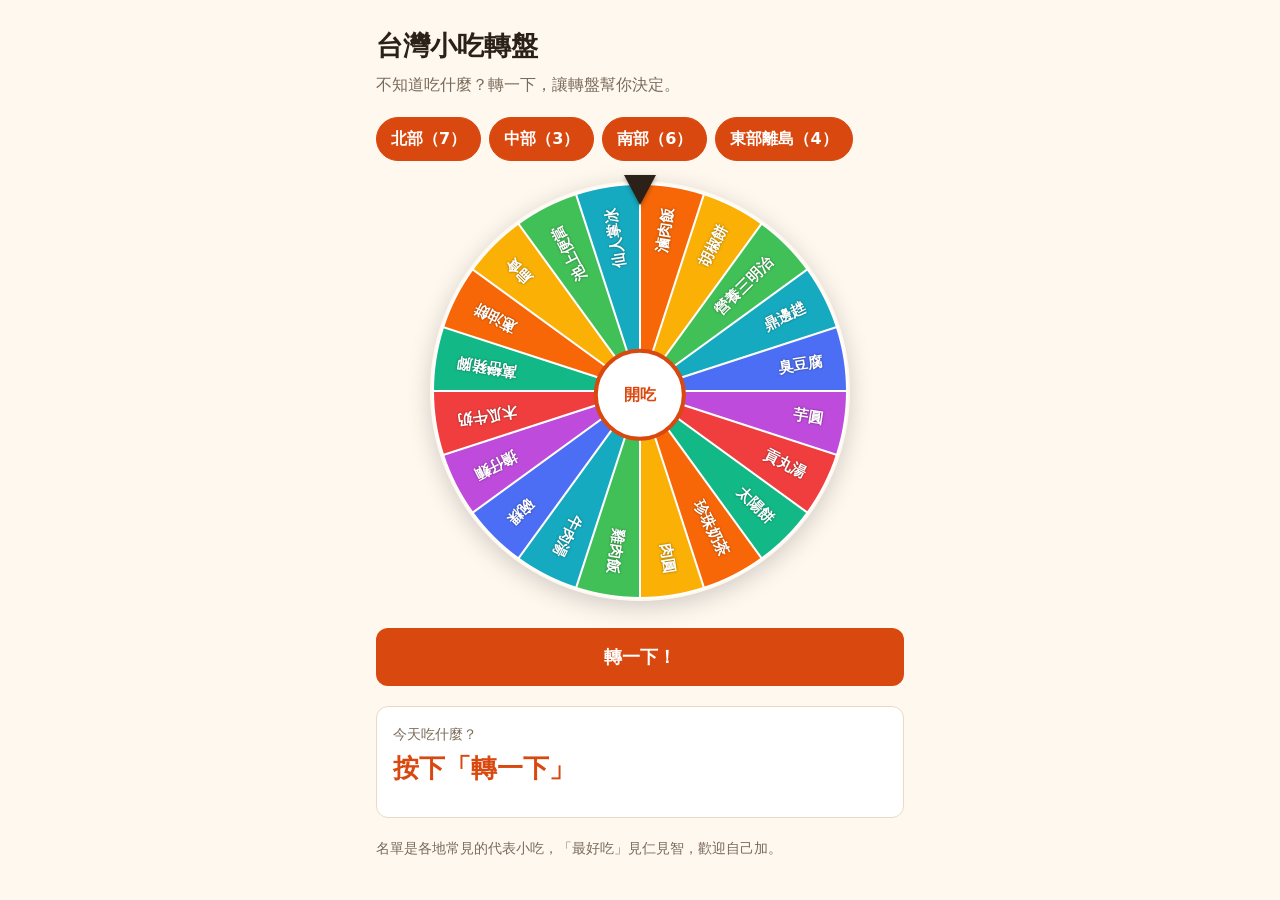
==== food-wheel/index.html @ 88600f1b "新增台灣小吃轉盤頁面 Co-Authored-By: Claude Opus 5.5 <noreply@anthropic.com> Claude-Session: https://claude.ai" ====
<!doctype html>
<html lang="zh-Hant-TW">
<head>
  <meta charset="utf-8">
  <meta name="viewport" content="width=device-width, initial-scale=1">
  <title>台灣小吃轉盤</title>
  <style>
    :root {
      --bg: #fff8ef;
      --card: #ffffff;
      --text: #2b2118;
      --muted: #7a6a5a;
      --border: #ead9c4;
      --accent: #d9480f;
      --accent-dark: #a8380b;
      --chip-on-text: #ffffff;
      --wheel-line: #ffffff;
    }
    @media (prefers-color-scheme: dark) {
      :root:not([data-theme="light"]) {
        --bg: #1d1712;
        --card: #2a221b;
        --text: #f5ece2;
        --muted: #bba995;
        --border: #4a3d31;
        --accent: #ff7a3d;
        --accent-dark: #ff9a66;
        --chip-on-text: #1d1712;
        --wheel-line: #2a221b;
      }
    }
    :root[data-theme="dark"] {
      --bg: #1d1712;
      --card: #2a221b;
      --text: #f5ece2;
      --muted: #bba995;
      --border: #4a3d31;
      --accent: #ff7a3d;
      --accent-dark: #ff9a66;
      --chip-on-text: #1d1712;
      --wheel-line: #2a221b;
    }

    * { box-sizing: border-box; }
    body {
      margin: 0;
      background: var(--bg);
      color: var(--text);
      font-family: system-ui, -apple-system, "PingFang TC", "Microsoft JhengHei", "Noto Sans TC", sans-serif;
      line-height: 1.6;
    }
    main {
      max-width: 560px;
      margin: 0 auto;
      padding: 24px 16px 40px;
      display: grid;
      gap: 20px;
    }
    header h1 { margin: 0; font-size: 1.7rem; }
    header p { margin: 4px 0 0; color: var(--muted); }

    .chips { display: flex; flex-wrap: wrap; gap: 8px; }
    .chip {
      font: inherit;
      padding: 8px 14px;
      border-radius: 999px;
      border: 1px solid var(--border);
      background: var(--card);
      color: var(--text);
      cursor: pointer;
    }
    .chip[aria-pressed="true"] { background: var(--accent); border-color: var(--accent); color: var(--chip-on-text); font-weight: 600; }
    .chip:focus-visible, .spin:focus-visible { outline: 3px solid var(--accent-dark); outline-offset: 2px; }

    .wheel-wrap {
      position: relative;
      width: min(100%, 420px);
      aspect-ratio: 1;
      margin: 0 auto;
    }
    .wheel-wrap canvas {
      width: 100%;
      height: 100%;
      border-radius: 50%;
      box-shadow: 0 6px 24px rgba(0, 0, 0, 0.18);
      will-change: transform;
    }
    /* 上方指針 */
    .pointer {
      position: absolute;
      top: -6px;
      left: 50%;
      transform: translateX(-50%);
      width: 0;
      height: 0;
      border-left: 16px solid transparent;
      border-right: 16px solid transparent;
      border-top: 30px solid var(--text);
      filter: drop-shadow(0 2px 2px rgba(0, 0, 0, 0.3));
      z-index: 1;
    }
    .hub {
      position: absolute;
      inset: 50% auto auto 50%;
      width: 22%;
      aspect-ratio: 1;
      transform: translate(-50%, -50%);
      border-radius: 50%;
      background: var(--card);
      border: 4px solid var(--accent);
      display: grid;
      place-items: center;
      font-weight: 700;
      font-size: clamp(0.8rem, 3.5vw, 1rem);
      color: var(--accent);
    }

    .spin {
      font: inherit;
      font-size: 1.15rem;
      font-weight: 700;
      width: 100%;
      padding: 14px;
      border: 0;
      border-radius: 12px;
      background: var(--accent);
      color: var(--chip-on-text);
      cursor: pointer;
    }
    .spin:disabled { opacity: 0.6; cursor: wait; }

    .result {
      background: var(--card);
      border: 1px solid var(--border);
      border-radius: 12px;
      padding: 16px;
      min-height: 112px;
    }
    .result .label { margin: 0; color: var(--muted); font-size: 0.9rem; }
    .result h2 { margin: 2px 0 4px; font-size: 1.6rem; color: var(--accent); }
    .result .place { margin: 0 0 6px; font-weight: 600; }
    .result .desc { margin: 0; }

    .history h3 { margin: 0 0 6px; font-size: 1rem; }
    .history ol { margin: 0; padding-left: 1.4em; color: var(--muted); }
    .note { color: var(--muted); font-size: 0.85rem; margin: 0; }
  </style>
</head>
<body>
  <main>
    <header>
      <h1>台灣小吃轉盤</h1>
      <p>不知道吃什麼？轉一下，讓轉盤幫你決定。</p>
    </header>

    <section aria-label="選擇地區">
      <div class="chips" id="region-chips"></div>
    </section>

    <div class="wheel-wrap">
      <div class="pointer" aria-hidden="true"></div>
      <canvas id="wheel" width="840" height="840" role="img" aria-label="小吃轉盤"></canvas>
      <div class="hub" aria-hidden="true">開吃</div>
    </div>

    <button class="spin" id="spin-button" type="button">轉一下！</button>

    <section class="result" id="result" aria-live="polite">
      <p class="label">今天吃什麼？</p>
      <h2>按下「轉一下」</h2>
    </section>

    <section class="history" id="history" hidden>
      <h3>最近轉到</h3>
      <ol id="history-list"></ol>
    </section>

    <p class="note">名單是各地常見的代表小吃，「最好吃」見仁見智，歡迎自己加。</p>
  </main>

  <script>
    (function () {
      "use strict";

      // 小吃名單：名稱、代表地區、所屬區域、簡短介紹。
      var FOODS = [
        { name: "滷肉飯", place: "台北", region: "北部", desc: "肥瘦相間的滷肉丁淋上白飯，鹹香下飯。" },
        { name: "胡椒餅", place: "台北", region: "北部", desc: "貼在炭爐壁上烤，酥皮裡是胡椒肉餡和大把青蔥。" },
        { name: "營養三明治", place: "基隆", region: "北部", desc: "炸得酥脆的麵包夾滷蛋、火腿、小黃瓜和美乃滋。" },
        { name: "鼎邊趖", place: "基隆", region: "北部", desc: "米漿沿著鍋邊燙成米片，配上料多的羹湯。" },
        { name: "臭豆腐", place: "新北深坑", region: "北部", desc: "外酥內嫩，配泡菜或做成麻辣口味都好吃。" },
        { name: "芋圓", place: "新北九份", region: "北部", desc: "Q 彈的芋圓、地瓜圓，冷熱甜湯都適合。" },
        { name: "貢丸湯", place: "新竹", region: "北部", desc: "豬肉打成的貢丸咬下去有彈性，湯頭清爽。" },
        { name: "太陽餅", place: "台中", region: "中部", desc: "層層酥皮包著麥芽糖餡，配茶剛剛好。" },
        { name: "珍珠奶茶", place: "台中", region: "中部", desc: "奶茶加上 Q 彈粉圓，台灣代表飲品。" },
        { name: "肉圓", place: "彰化", region: "中部", desc: "透明 Q 皮包著豬肉與筍丁，淋上甜辣醬。" },
        { name: "雞肉飯", place: "嘉義", region: "南部", desc: "火雞肉絲鋪在白飯上，淋雞油與醬汁，再加紅蔥酥。" },
        { name: "牛肉湯", place: "台南", region: "南部", desc: "生牛肉片用熱湯一沖就熟，鮮甜的台南早餐。" },
        { name: "碗粿", place: "台南", region: "南部", desc: "米漿蒸成的碗粿配肉燥、蛋黃，淋上醬汁。" },
        { name: "擔仔麵", place: "台南", region: "南部", desc: "小碗油麵加肉燥、蝦仁，份量小剛好解饞。" },
        { name: "木瓜牛奶", place: "高雄", region: "南部", desc: "新鮮木瓜和牛奶打成，香濃順口。" },
        { name: "萬巒豬腳", place: "屏東", region: "南部", desc: "滷得軟 Q 的豬腳切片，沾蒜蓉醬吃。" },
        { name: "蔥油餅", place: "宜蘭三星", region: "東部離島", desc: "用三星蔥做的蔥油餅，可以加蛋，蔥香很足。" },
        { name: "扁食", place: "花蓮", region: "東部離島", desc: "皮薄餡多的餛飩，湯清味鮮。" },
        { name: "池上便當", place: "台東", region: "東部離島", desc: "池上米飯配排骨與小菜，一盒吃飽。" },
        { name: "仙人掌冰", place: "澎湖", region: "東部離島", desc: "仙人掌果做成的紫紅色冰品，酸甜消暑。" }
      ];
      var REGIONS = ["北部", "中部", "南部", "東部離島"];
      var COLORS = ["#f76707", "#fab005", "#40c057", "#15aabf", "#4c6ef5", "#be4bdb", "#f03e3e", "#12b886"];
      var TAU = Math.PI * 2;

      var canvas = document.getElementById("wheel");
      var ctx = canvas.getContext("2d");
      var spinButton = document.getElementById("spin-button");
      var result = document.getElementById("result");
      var chipsBox = document.getElementById("region-chips");
      var historyBox = document.getElementById("history");
      var historyList = document.getElementById("history-list");

      var selected = REGIONS.slice();
      var items = FOODS.slice();
      var rotation = 0;    // 目前轉盤角度（弧度，順時針為正）
      var spinning = false;
      var history = [];
      var reduceMotion = window.matchMedia && window.matchMedia("(prefers-reduced-motion: reduce)").matches;

      function lineColor() {
        return getComputedStyle(document.documentElement).getPropertyValue("--wheel-line").trim() || "#fff";
      }

      // 畫轉盤：第 0 格從正上方開始，順時針排列。
      function drawWheel() {
        var size = canvas.width, c = size / 2, r = c - 6;
        var arc = TAU / items.length;
        var fontSize = items.length > 14 ? 30 : items.length > 8 ? 36 : 44;
        ctx.clearRect(0, 0, size, size);
        items.forEach(function (item, i) {
          var start = -Math.PI / 2 + i * arc;
          ctx.beginPath();
          ctx.moveTo(c, c);
          ctx.arc(c, c, r, start, start + arc);
          ctx.closePath();
          var color = COLORS[i % COLORS.length];
          // 格數為奇數時，最後一格避免與第一格同色
          if (i === items.length - 1 && i % COLORS.length === 0 && i > 0) color = COLORS[3];
          ctx.fillStyle = color;
          ctx.fill();
          ctx.lineWidth = 4;
          ctx.strokeStyle = lineColor();
          ctx.stroke();

          ctx.save();
          ctx.translate(c, c);
          ctx.rotate(start + arc / 2);
          ctx.textAlign = "right";
          ctx.textBaseline = "middle";
          ctx.fillStyle = "#ffffff";
          ctx.shadowColor = "rgba(0,0,0,0.45)";
          ctx.shadowBlur = 4;
          ctx.font = "700 " + fontSize + "px system-ui, 'PingFang TC', 'Microsoft JhengHei', 'Noto Sans TC', sans-serif";
          ctx.fillText(item.name, r - 44, 0);   // 離外圈留空間，避免被上方指針蓋住
          ctx.restore();
        });
      }

      function setRotation(rad) {
        rotation = rad;
        canvas.style.transform = "rotate(" + rad + "rad)";
      }

      // 指針在正上方：轉盤順時針轉了 rotation，指針對到的是第 floor((-rotation mod 2π) / 每格角度) 格。
      function indexAtPointer() {
        var arc = TAU / items.length;
        var a = ((-rotation % TAU) + TAU) % TAU;
        return Math.floor(a / arc) % items.length;
      }

      function easeOutCubic(t) { return 1 - Math.pow(1 - t, 3); }

      function spin() {
        if (spinning || items.length < 2) return;
        spinning = true;
        spinButton.disabled = true;
        result.innerHTML = '<p class="label">轉盤轉動中…</p><h2>猜猜看是哪一個？</h2>';

        var arc = TAU / items.length;
        var target = Math.floor(Math.random() * items.length);
        var jitter = (Math.random() - 0.5) * arc * 0.7;   // 停在該格內的隨機位置，不壓線
        var desired = -(target + 0.5) * arc + jitter;
        var delta = ((desired - rotation) % TAU + TAU) % TAU;
        var turns = reduceMotion ? 0 : 5 + Math.floor(Math.random() * 3);
        var from = rotation;
        var to = rotation + turns * TAU + delta;
        var duration = reduceMotion ? 400 : 4500;
        var t0 = null;

        function frame(now) {
          if (t0 === null) t0 = now;
          var t = Math.min(1, (now - t0) / duration);
          setRotation(from + (to - from) * easeOutCubic(t));
          if (t < 1) {
            requestAnimationFrame(frame);
          } else {
            setRotation(to % TAU);
            spinning = false;
            spinButton.disabled = false;
            showResult(items[indexAtPointer()]);
          }
        }
        requestAnimationFrame(frame);
      }

      function showResult(item) {
        result.textContent = "";
        var label = document.createElement("p");
        label.className = "label";
        label.textContent = "今天就吃";
        var h2 = document.createElement("h2");
        h2.textContent = item.name;
        var place = document.createElement("p");
        place.className = "place";
        place.textContent = "代表地區：" + item.place;
        var desc = document.createElement("p");
        desc.className = "desc";
        desc.textContent = item.desc;
        result.append(label, h2, place, desc);

        history.unshift(item.name + "（" + item.place + "）");
        history = history.slice(0, 5);
        historyList.textContent = "";
        history.forEach(function (text) {
          var li = document.createElement("li");
          li.textContent = text;
          historyList.appendChild(li);
        });
        historyBox.hidden = false;
      }

      function applyFilter() {
        items = FOODS.filter(function (f) { return selected.indexOf(f.region) !== -1; });
        setRotation(0);
        drawWheel();
        spinButton.disabled = items.length < 2;
        if (items.length < 2) {
          result.innerHTML = '<p class="label">選項太少</p><h2>請至少選一個地區</h2>';
        }
      }

      REGIONS.forEach(function (region) {
        var count = FOODS.filter(function (f) { return f.region === region; }).length;
        var btn = document.createElement("button");
        btn.type = "button";
        btn.className = "chip";
        btn.textContent = region + "（" + count + "）";
        btn.setAttribute("aria-pressed", "true");
        btn.addEventListener("click", function () {
          if (spinning) return;
          var on = btn.getAttribute("aria-pressed") === "true";
          btn.setAttribute("aria-pressed", on ? "false" : "true");
          selected = REGIONS.filter(function (r, i) {
            return chipsBox.children[i].getAttribute("aria-pressed") === "true";
          });
          applyFilter();
        });
        chipsBox.appendChild(btn);
      });

      spinButton.addEventListener("click", spin);
      if (window.matchMedia) {
        var mq = window.matchMedia("(prefers-color-scheme: dark)");
        if (mq.addEventListener) mq.addEventListener("change", drawWheel);
      }

      drawWheel();
    })();
  </script>
</body>
</html>
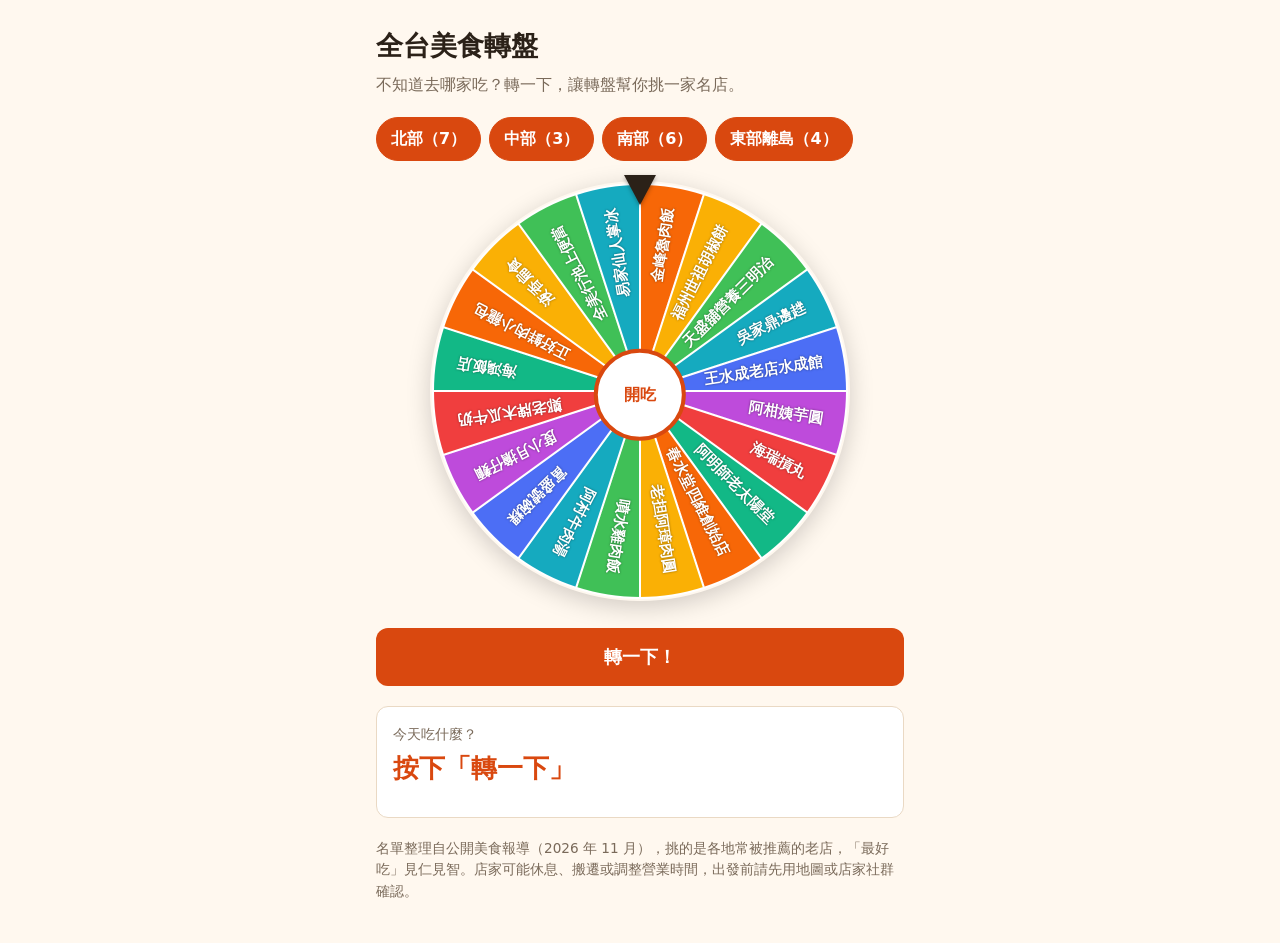
==== commit 591a7f0f: "將美食轉盤改為全台名店版並加入商家名稱 Co-Authored-By: Claude Opus 5.5 <noreply@anthropic.com> Claude-Session: https://" ====
--- a/food-wheel/index.html
+++ b/food-wheel/index.html
@@ -3,7 +3,7 @@
 <head>
   <meta charset="utf-8">
   <meta name="viewport" content="width=device-width, initial-scale=1">
-  <title>台灣小吃轉盤</title>
+  <title>全台美食轉盤</title>
   <style>
     :root {
       --bg: #fff8ef;
@@ -139,7 +139,18 @@
     .result .label { margin: 0; color: var(--muted); font-size: 0.9rem; }
     .result h2 { margin: 2px 0 4px; font-size: 1.6rem; color: var(--accent); }
     .result .place { margin: 0 0 6px; font-weight: 600; }
-    .result .desc { margin: 0; }
+    .result .where { margin: 0 0 6px; color: var(--muted); }
+    .result .desc { margin: 0 0 10px; }
+    .result .map-link {
+      display: inline-block;
+      padding: 8px 14px;
+      border: 1px solid var(--accent);
+      border-radius: 999px;
+      color: var(--accent);
+      font-weight: 600;
+      text-decoration: none;
+    }
+    .result .map-link:focus-visible { outline: 3px solid var(--accent-dark); outline-offset: 2px; }
 
     .history h3 { margin: 0 0 6px; font-size: 1rem; }
     .history ol { margin: 0; padding-left: 1.4em; color: var(--muted); }
@@ -149,8 +160,8 @@
 <body>
   <main>
     <header>
-      <h1>台灣小吃轉盤</h1>
-      <p>不知道吃什麼？轉一下，讓轉盤幫你決定。</p>
+      <h1>全台美食轉盤</h1>
+      <p>不知道去哪家吃？轉一下，讓轉盤幫你挑一家名店。</p>
     </header>
 
     <section aria-label="選擇地區">
@@ -159,7 +170,7 @@
 
     <div class="wheel-wrap">
       <div class="pointer" aria-hidden="true"></div>
-      <canvas id="wheel" width="840" height="840" role="img" aria-label="小吃轉盤"></canvas>
+      <canvas id="wheel" width="840" height="840" role="img" aria-label="美食轉盤"></canvas>
       <div class="hub" aria-hidden="true">開吃</div>
     </div>
 
@@ -175,35 +186,36 @@
       <ol id="history-list"></ol>
     </section>
 
-    <p class="note">名單是各地常見的代表小吃，「最好吃」見仁見智，歡迎自己加。</p>
+    <p class="note">名單整理自公開美食報導（2026 年 11 月），挑的是各地常被推薦的老店，「最好吃」見仁見智。店家可能休息、搬遷或調整營業時間，出發前請先用地圖或店家社群確認。</p>
   </main>
 
   <script>
     (function () {
       "use strict";
 
-      // 小吃名單：名稱、代表地區、所屬區域、簡短介紹。
+      // 美食名單：商家名稱、招牌小吃、所在地、所屬區域、簡短介紹。
+      // 商家資料整理自 2026 年 11 月的公開美食報導；營業時間常有變動，出發前請先確認。
       var FOODS = [
-        { name: "滷肉飯", place: "台北", region: "北部", desc: "肥瘦相間的滷肉丁淋上白飯，鹹香下飯。" },
-        { name: "胡椒餅", place: "台北", region: "北部", desc: "貼在炭爐壁上烤，酥皮裡是胡椒肉餡和大把青蔥。" },
-        { name: "營養三明治", place: "基隆", region: "北部", desc: "炸得酥脆的麵包夾滷蛋、火腿、小黃瓜和美乃滋。" },
-        { name: "鼎邊趖", place: "基隆", region: "北部", desc: "米漿沿著鍋邊燙成米片，配上料多的羹湯。" },
-        { name: "臭豆腐", place: "新北深坑", region: "北部", desc: "外酥內嫩，配泡菜或做成麻辣口味都好吃。" },
-        { name: "芋圓", place: "新北九份", region: "北部", desc: "Q 彈的芋圓、地瓜圓，冷熱甜湯都適合。" },
-        { name: "貢丸湯", place: "新竹", region: "北部", desc: "豬肉打成的貢丸咬下去有彈性，湯頭清爽。" },
-        { name: "太陽餅", place: "台中", region: "中部", desc: "層層酥皮包著麥芽糖餡，配茶剛剛好。" },
-        { name: "珍珠奶茶", place: "台中", region: "中部", desc: "奶茶加上 Q 彈粉圓，台灣代表飲品。" },
-        { name: "肉圓", place: "彰化", region: "中部", desc: "透明 Q 皮包著豬肉與筍丁，淋上甜辣醬。" },
-        { name: "雞肉飯", place: "嘉義", region: "南部", desc: "火雞肉絲鋪在白飯上，淋雞油與醬汁，再加紅蔥酥。" },
-        { name: "牛肉湯", place: "台南", region: "南部", desc: "生牛肉片用熱湯一沖就熟，鮮甜的台南早餐。" },
-        { name: "碗粿", place: "台南", region: "南部", desc: "米漿蒸成的碗粿配肉燥、蛋黃，淋上醬汁。" },
-        { name: "擔仔麵", place: "台南", region: "南部", desc: "小碗油麵加肉燥、蝦仁，份量小剛好解饞。" },
-        { name: "木瓜牛奶", place: "高雄", region: "南部", desc: "新鮮木瓜和牛奶打成，香濃順口。" },
-        { name: "萬巒豬腳", place: "屏東", region: "南部", desc: "滷得軟 Q 的豬腳切片，沾蒜蓉醬吃。" },
-        { name: "蔥油餅", place: "宜蘭三星", region: "東部離島", desc: "用三星蔥做的蔥油餅，可以加蛋，蔥香很足。" },
-        { name: "扁食", place: "花蓮", region: "東部離島", desc: "皮薄餡多的餛飩，湯清味鮮。" },
-        { name: "池上便當", place: "台東", region: "東部離島", desc: "池上米飯配排骨與小菜，一盒吃飽。" },
-        { name: "仙人掌冰", place: "澎湖", region: "東部離島", desc: "仙人掌果做成的紫紅色冰品，酸甜消暑。" }
+        { shop: "金峰魯肉飯", dish: "滷肉飯", place: "台北市中正區（中正紀念堂附近）", region: "北部", desc: "肥瘦相間的滷肉淋上白飯，鹹香下飯，營業到深夜。" },
+        { shop: "福州世祖胡椒餅", dish: "胡椒餅", place: "台北市松山區饒河街夜市", region: "北部", desc: "貼在炭爐壁上烤，酥皮裡是胡椒肉餡和大把青蔥，曾獲必比登推介。" },
+        { shop: "天盛舖營養三明治", dish: "營養三明治", place: "基隆廟口夜市 58 號攤", region: "北部", desc: "炸得酥脆的麵包夾滷蛋、火腿、小黃瓜和美乃滋。" },
+        { shop: "吳家鼎邊趖", dish: "鼎邊趖", place: "基隆廟口夜市", region: "北部", desc: "米漿沿著鍋邊燙成米片，配上料多的羹湯。" },
+        { shop: "王水成老店水成館", dish: "臭豆腐", place: "新北市深坑老街", region: "北部", desc: "豆腐軟嫩、口味偏重，蒜香臭豆腐是特色。" },
+        { shop: "阿柑姨芋圓", dish: "芋圓", place: "新北市瑞芳區九份", region: "北部", desc: "現做芋圓冷熱都有，窗邊座位可以看海。" },
+        { shop: "海瑞摃丸", dish: "摃丸", place: "新竹市北區西門街", region: "北部", desc: "1960 年代起把摃丸做成新竹名產，Q 彈有嚼勁。" },
+        { shop: "阿明師老太陽堂", dish: "太陽餅", place: "台中市中區自由路", region: "中部", desc: "太陽餅發明人魏清海一脈相傳的老店，麥芽餡濃郁。" },
+        { shop: "春水堂四維創始店", dish: "珍珠奶茶", place: "台中市西區四維街", region: "中部", desc: "常被稱為珍珠奶茶發源地的創始店。" },
+        { shop: "老担阿璋肉圓", dish: "肉圓", place: "彰化市", region: "中部", desc: "1948 年創立，Q 皮包著筍丁、後腿肉和香菇。" },
+        { shop: "噴水雞肉飯", dish: "火雞肉飯", place: "嘉義市西區中山路（噴水圓環旁）", region: "南部", desc: "嘉義雞肉飯代表老店，火雞肉絲淋雞油與醬汁。" },
+        { shop: "阿村牛肉湯", dish: "牛肉湯", place: "台南市中西區保安路", region: "南部", desc: "1968 年創立，清晨就開賣，牛肉片用熱湯一沖就熟；賣完提早收。" },
+        { shop: "富盛號碗粿", dish: "碗粿", place: "台南市中西區", region: "南部", desc: "第三代經營的碗粿老店，配肉燥與蛋黃。" },
+        { shop: "度小月擔仔麵", dish: "擔仔麵", place: "台南市中西區中正路（原始店）", region: "南部", desc: "1895 年創立，百年肉燥配小碗油麵與蝦仁。" },
+        { shop: "鄭老牌木瓜牛奶", dish: "木瓜牛奶", place: "高雄市新興區六合夜市入口", region: "南部", desc: "1965 年創立，選用屏東木瓜現打，香濃順口。" },
+        { shop: "海鴻飯店", dish: "萬巒豬腳", place: "屏東縣萬巒鄉豬腳街", region: "南部", desc: "萬巒豬腳代表老店，豬腳軟 Q，配特調醬料。" },
+        { shop: "正好鮮肉小籠包", dish: "小籠包", place: "宜蘭市泰山路", region: "東部離島", desc: "宜蘭排隊名店，現包現蒸，只能外帶。" },
+        { shop: "液香扁食", dish: "扁食", place: "花蓮市信義街", region: "東部離島", desc: "菜單只有扁食湯，皮薄餡多；只賣上午，週日公休。" },
+        { shop: "全美行池上便當", dish: "池上便當", place: "台東縣池上鄉（池上車站附近）", region: "東部離島", desc: "早年在月台賣鐵路便當的老店，池上米飯配菜。" },
+        { shop: "易家仙人掌冰", dish: "仙人掌冰", place: "澎湖縣白沙鄉（跨海大橋旁）", region: "東部離島", desc: "相傳是澎湖最早賣仙人掌冰的店，紫紅色店面很醒目。" }
       ];
       var REGIONS = ["北部", "中部", "南部", "東部離島"];
       var COLORS = ["#f76707", "#fab005", "#40c057", "#15aabf", "#4c6ef5", "#be4bdb", "#f03e3e", "#12b886"];
@@ -257,8 +269,14 @@
           ctx.fillStyle = "#ffffff";
           ctx.shadowColor = "rgba(0,0,0,0.45)";
           ctx.shadowBlur = 4;
-          ctx.font = "700 " + fontSize + "px system-ui, 'PingFang TC', 'Microsoft JhengHei', 'Noto Sans TC', sans-serif";
-          ctx.fillText(item.name, r - 44, 0);   // 離外圈留空間，避免被上方指針蓋住
+          // 店名太長時自動縮小字級，避免文字壓到中間的圓心
+          var maxWidth = r - 44 - size * 0.11 - 16;
+          var fs = fontSize;
+          do {
+            ctx.font = "700 " + fs + "px system-ui, 'PingFang TC', 'Microsoft JhengHei', 'Noto Sans TC', sans-serif";
+            fs -= 2;
+          } while (ctx.measureText(item.shop).width > maxWidth && fs > 16);
+          ctx.fillText(item.shop, r - 44, 0);   // 離外圈留空間，避免被上方指針蓋住
           ctx.restore();
         });
       }
@@ -314,18 +332,27 @@
         result.textContent = "";
         var label = document.createElement("p");
         label.className = "label";
-        label.textContent = "今天就吃";
+        label.textContent = "今天就去吃";
         var h2 = document.createElement("h2");
-        h2.textContent = item.name;
+        h2.textContent = item.shop;
+        var dish = document.createElement("p");
+        dish.className = "place";
+        dish.textContent = "招牌：" + item.dish;
         var place = document.createElement("p");
-        place.className = "place";
-        place.textContent = "代表地區：" + item.place;
+        place.className = "where";
+        place.textContent = "地點：" + item.place;
         var desc = document.createElement("p");
         desc.className = "desc";
         desc.textContent = item.desc;
-        result.append(label, h2, place, desc);
-
-        history.unshift(item.name + "（" + item.place + "）");
+        var map = document.createElement("a");
+        map.className = "map-link";
+        map.href = "https://www.google.com/maps/search/?api=1&query=" + encodeURIComponent(item.shop + " " + item.place);
+        map.target = "_blank";
+        map.rel = "noopener noreferrer";
+        map.textContent = "在 Google 地圖查看";
+        result.append(label, h2, dish, place, desc, map);
+
+        history.unshift(item.shop + "（" + item.dish + "）");
         history = history.slice(0, 5);
         historyList.textContent = "";
         history.forEach(function (text) {
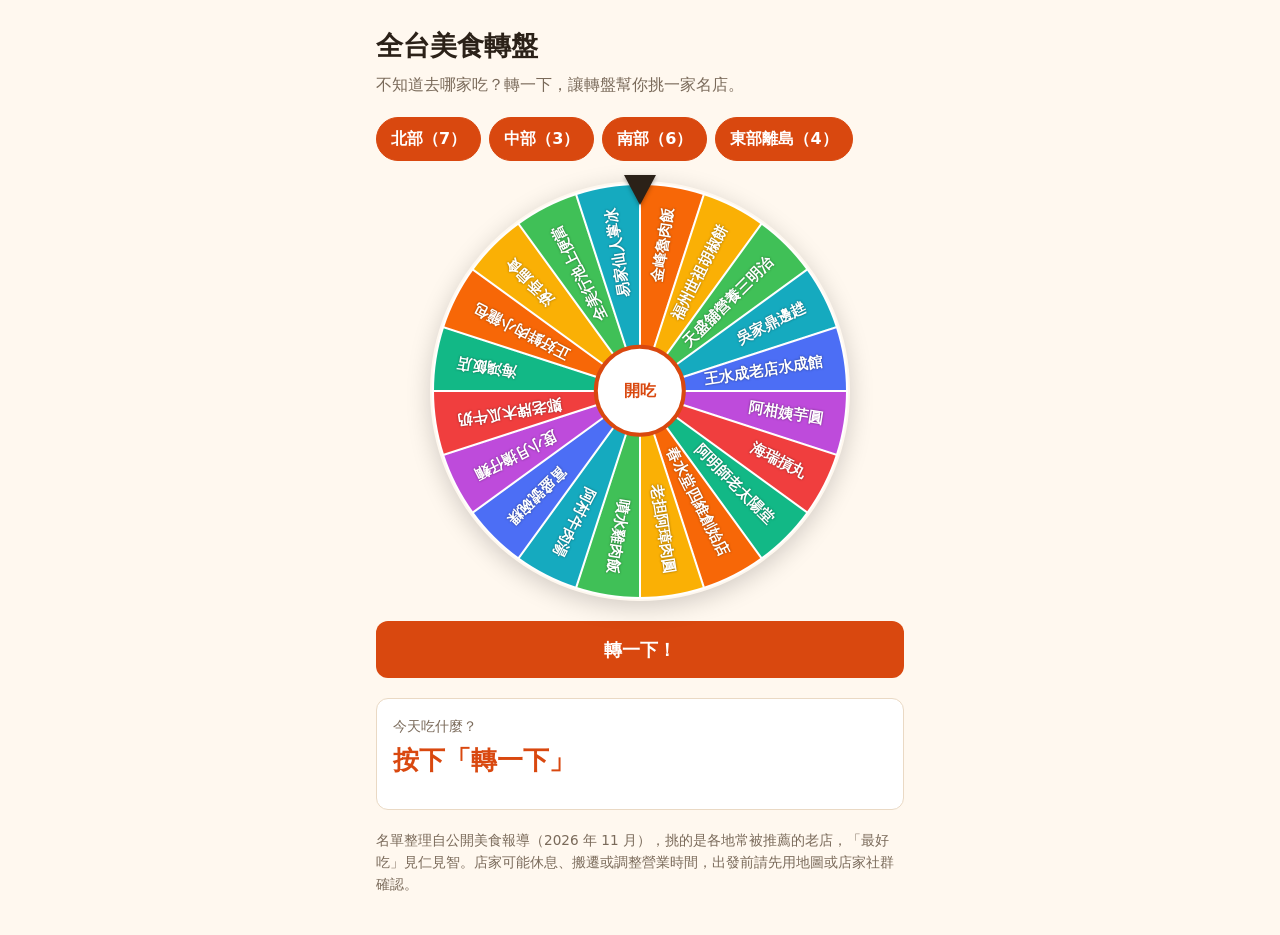
==== commit 5ca70652: "新增全台 30 家米其林餐廳轉盤並修正轉盤造成的左右捲動 Co-Authored-By: Claude Opus 5.5 <noreply@anthropic.com> Claude-Session:" ====
--- a/food-wheel/index.html
+++ b/food-wheel/index.html
@@ -78,11 +78,18 @@
       aspect-ratio: 1;
       margin: 0 auto;
     }
-    .wheel-wrap canvas {
+    /* 圓形裁切：轉盤旋轉時，方形畫布的角不會超出版面造成左右捲動 */
+    .wheel-clip {
       width: 100%;
       height: 100%;
       border-radius: 50%;
+      overflow: hidden;
       box-shadow: 0 6px 24px rgba(0, 0, 0, 0.18);
+    }
+    .wheel-clip canvas {
+      display: block;
+      width: 100%;
+      height: 100%;
       will-change: transform;
     }
     /* 上方指針 */
@@ -170,7 +177,7 @@
 
     <div class="wheel-wrap">
       <div class="pointer" aria-hidden="true"></div>
-      <canvas id="wheel" width="840" height="840" role="img" aria-label="美食轉盤"></canvas>
+      <div class="wheel-clip"><canvas id="wheel" width="840" height="840" role="img" aria-label="美食轉盤"></canvas></div>
       <div class="hub" aria-hidden="true">開吃</div>
     </div>
 
